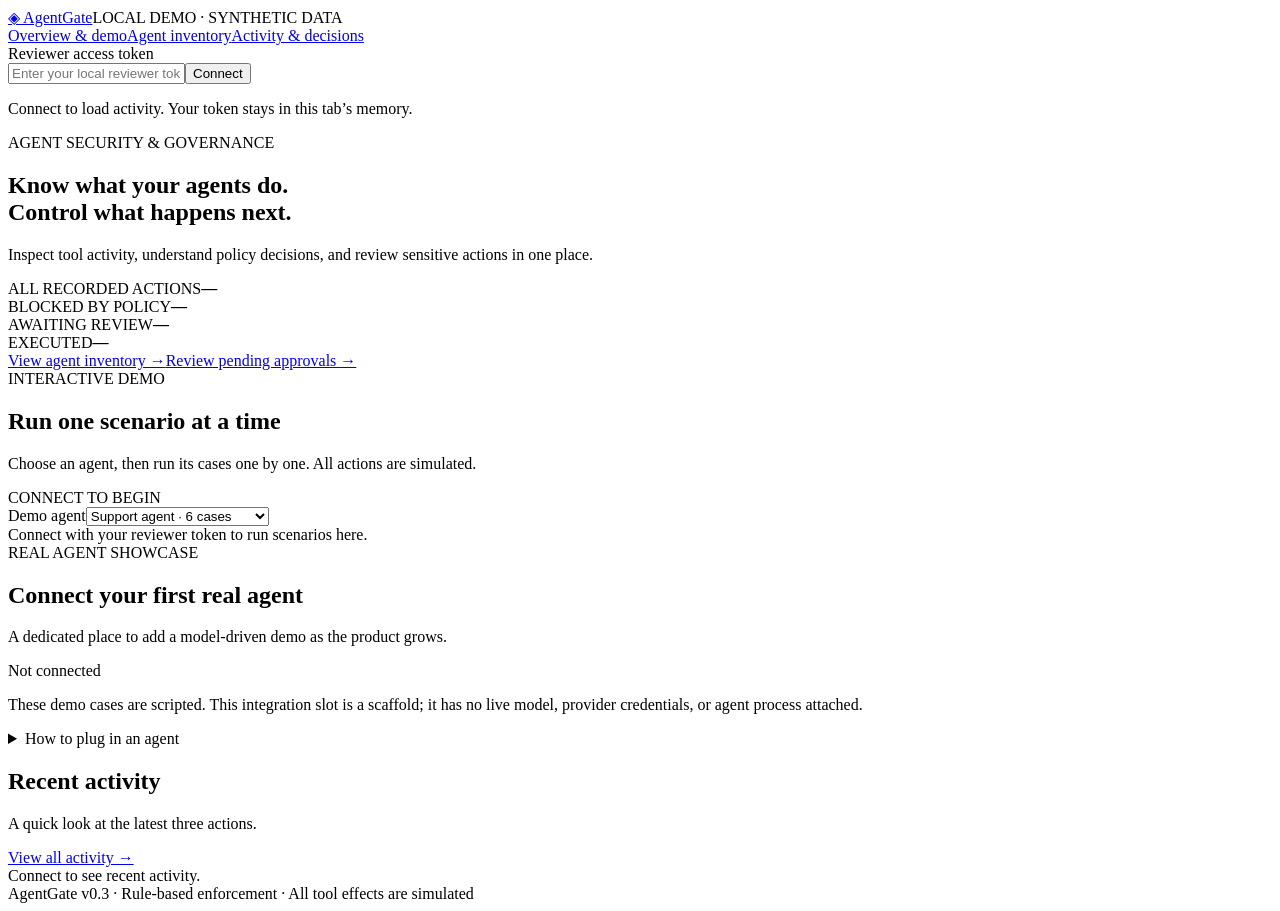
==== agentgate/static/index.html @ 790168a3 "feat(navigation): separate inventory and decisions from the overview" ====
<!doctype html>
<html lang="en">
<head><meta charset="utf-8"><meta name="viewport" content="width=device-width,initial-scale=1"><title>AgentGate · Agent oversight</title><link rel="stylesheet" href="/static/styles.css"><script src="/static/app.js" defer></script></head>
<body>
<header><a class="brand" href="/">◈ AgentGate</a><span class="environment">LOCAL DEMO · SYNTHETIC DATA</span></header>
<nav aria-label="Main navigation"><a href="/" data-nav>Overview & demo</a><a href="/agents" data-nav>Agent inventory</a><a href="/activity" data-nav>Activity & decisions</a></nav>
<main>
<section class="connection" aria-label="Reviewer connection"><label for="token">Reviewer access token</label><div class="connect-row"><input id="token" type="password" autocomplete="off" placeholder="Enter your local reviewer token"><button id="connect">Connect</button><button id="disconnect" class="secondary" hidden>Disconnect</button></div><p id="status" role="status">Connect to load activity. Your token stays in this tab’s memory.</p></section>
<div id="home-page"><section class="intro"><div class="eyebrow">AGENT SECURITY & GOVERNANCE</div><h1>Know what your agents do.<br><span>Control what happens next.</span></h1><p>Inspect tool activity, understand policy decisions, and review sensitive actions in one place.</p></section>
<section class="metrics" aria-label="Activity summary"><article><span>ALL RECORDED ACTIONS</span><strong id="total">—</strong></article><article><span>BLOCKED BY POLICY</span><strong id="denied">—</strong></article><article><span>AWAITING REVIEW</span><strong id="pending">—</strong></article><article><span>EXECUTED</span><strong id="executed">—</strong></article></section><div class="overview-links"><a href="/agents" data-nav id="known-agents">View agent inventory →</a><a href="/activity?outcome=pending" data-nav>Review pending approvals →</a></div><section class="demo-panel" aria-labelledby="demo-title">
<div class="section-heading"><div><div class="eyebrow">INTERACTIVE DEMO</div><h2 id="demo-title">Run one scenario at a time</h2><p>Choose an agent, then run its cases one by one. All actions are simulated.</p></div><span class="environment" id="live-state">CONNECT TO BEGIN</span></div>
<label for="demo-agent">Demo agent</label><select id="demo-agent"><option value="support-agent">Support agent · 6 cases</option><option value="sales-agent">Sales assistant · 4 cases</option><option value="finance-agent">Finance assistant · 4 cases</option></select><div id="scenarios" class="scenario-grid"><div class="empty">Connect with your reviewer token to run scenarios here.</div></div>
</section>
<section class="integration-panel" aria-labelledby="integration-title">
<div class="section-heading"><div><div class="eyebrow">REAL AGENT SHOWCASE</div><h2 id="integration-title">Connect your first real agent</h2><p>A dedicated place to add a model-driven demo as the product grows.</p></div><span class="badge pending">Not connected</span></div>
<p class="help">These demo cases are scripted. This integration slot is a scaffold; it has no live model, provider credentials, or agent process attached.</p>
<details><summary>How to plug in an agent</summary><ol class="integration-steps"><li>Implement your model or framework adapter in <code>examples/real_agent_demo.py</code>.</li><li>Return proposed tool calls through <code>agentgate.client.GatewayClient</code>. AgentGate evaluates and executes them.</li><li>Run the adapter locally and watch its actions appear in the activity feed. Refunds requiring approval pause for your decision.</li></ol><p class="help">This slot does not launch code from the browser. Its label describes scaffold readiness, not live connection monitoring. Model inventory entries are maintained separately.</p><pre>.venv/bin/python examples/real_agent_demo.py</pre></details>
</section>

<section class="recent-panel"><div class="section-heading"><div><h2>Recent activity</h2><p>A quick look at the latest three actions.</p></div><a href="/activity" data-nav>View all activity →</a></div><div id="recent-actions" class="empty">Connect to see recent activity.</div></section>
</div>
<div id="agents-page" hidden><section class="page-intro"><div class="eyebrow">AGENT INVENTORY</div><h1>Your agents, in one place.</h1><p>Browse agents, inspect access, and maintain their profiles. Deployment locations below are demo configurations.</p></section><label for="directory-search">Find an agent</label><input id="directory-search" placeholder="Search names, teams, or locations" type="search"><p id="agent-count" class="help"></p><div id="agent-directory" class="agent-directory"></div><section class="profile-panel" id="profile-panel" hidden aria-labelledby="profile-title"><div class="section-heading"><div><div class="eyebrow">AGENT INVENTORY</div><h2 id="profile-title">Ongoing agent profile</h2><p>Persistent inventory, enforced permissions, and lifetime activity.</p></div></div>
<div id="profile-summary" class="empty">Connect to load this agent’s profile.</div>
<details id="profile-editor" hidden><summary>Edit profile & model inventory</summary>
<p class="help">Register provider and model names only. Entries are unverified inventory; adding one does not connect an LLM. Do not enter API keys.</p>
<form id="profile-form"><label for="agent-name">Display name</label><input id="agent-name" maxlength="100" required><label for="agent-description">Description</label><textarea id="agent-description" maxlength="500" rows="2"></textarea>
<h3>Registered LLM connections</h3><div id="model-rows"></div><button type="button" id="add-model" class="secondary">Add model</button><button type="submit" id="save-profile">Save profile</button><p id="profile-status" role="status"></p></form></details>
<details id="profile-history" hidden><summary>Profile change history</summary><div id="history-list"></div></details>
</section>
</div>
<div id="activity-page" hidden><section class="page-intro"><div class="eyebrow">ACTIVITY & DECISIONS</div><h1>Focus on what needs attention.</h1><p>Search and filter the audit history. Only one page of results loads at a time.</p></section>
<form id="activity-filters" class="filter-bar"><div><label for="activity-agent">Agent</label><select id="activity-agent"><option value="">All agents</option></select></div><div><label for="filter">Decision</label><select id="filter"><option value="">All decisions</option><option value="pending">Needs approval</option><option value="denied">Blocked</option><option value="executed">Executed</option><option value="rejected">Rejected</option></select></div><div><label for="risk-filter">Risk</label><select id="risk-filter"><option value="">All levels</option><option value="high">High</option><option value="medium">Medium</option><option value="low">Low</option></select></div><div class="search-field"><label for="activity-search">Search activity</label><input id="activity-search" placeholder="Search tools, explanations, or run IDs" maxlength="100" type="search"></div><button type="submit">Apply filters</button></form>
<div class="section-heading"><p id="activity-count" role="status">Connect to view activity.</p><button id="refresh" class="secondary">Refresh</button></div><div id="actions"></div><div class="pagination"><button id="newer" class="secondary" disabled>← Newer</button><span id="page-label">20 actions per page</span><button id="older" class="secondary" disabled>Older →</button></div></div>
<footer>AgentGate v0.3 · Rule-based enforcement · All tool effects are simulated</footer>
</main></body></html>
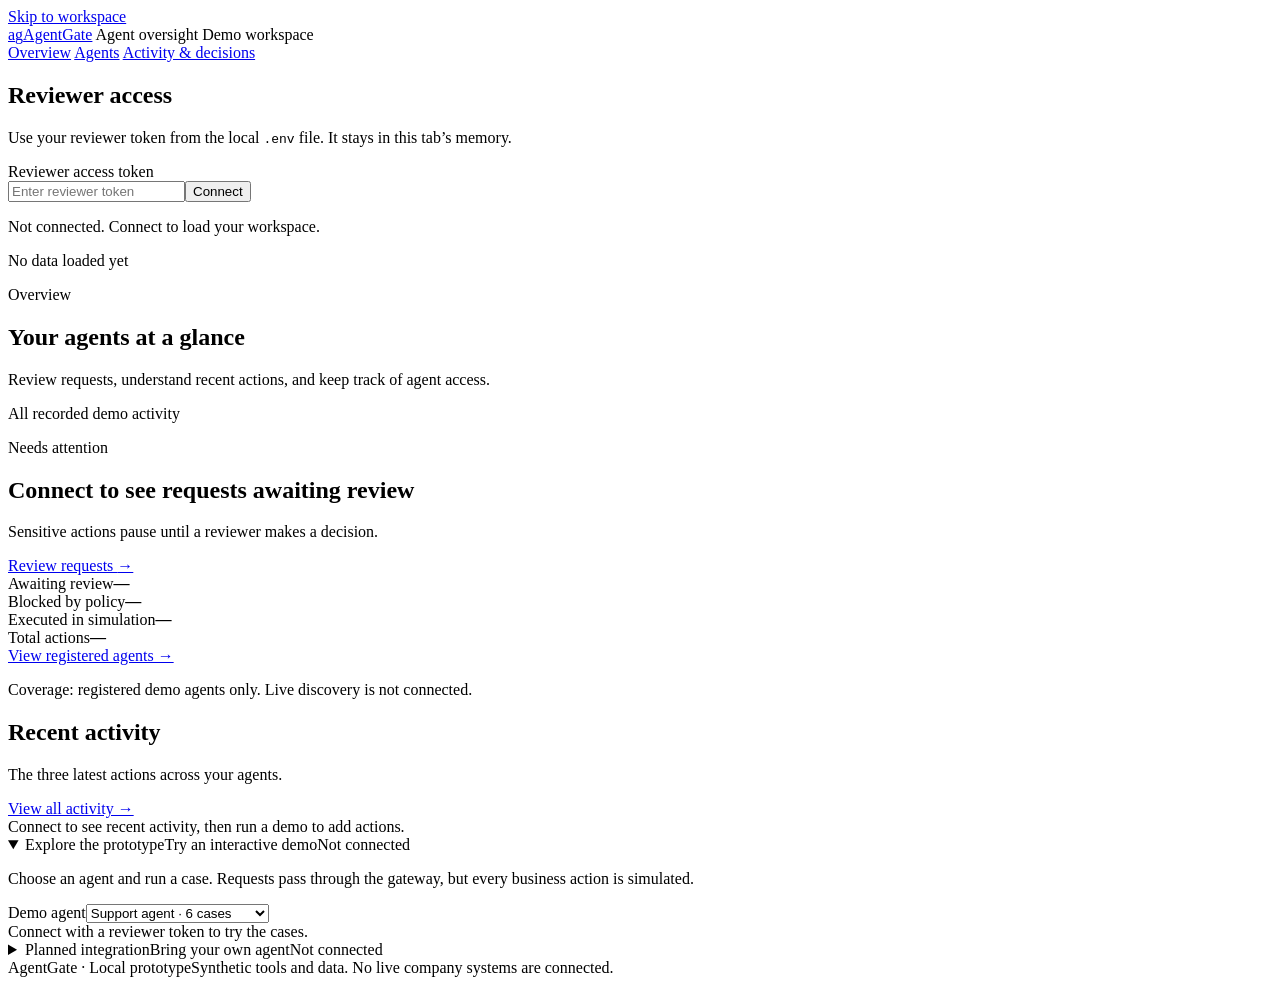
==== commit 3b54c005: "feat(interface): introduce a readable action-first workspace" ====
--- a/agentgate/static/index.html
+++ b/agentgate/static/index.html
@@ -1,35 +1,54 @@
 <!doctype html>
 <html lang="en">
-<head><meta charset="utf-8"><meta name="viewport" content="width=device-width,initial-scale=1"><title>AgentGate · Agent oversight</title><link rel="stylesheet" href="/static/styles.css"><script src="/static/app.js" defer></script></head>
+<head>
+  <meta charset="utf-8">
+  <meta name="viewport" content="width=device-width, initial-scale=1">
+  <title>AgentGate · Overview</title>
+  <link rel="stylesheet" href="/static/styles.css">
+  <script src="/static/app.js" defer></script>
+</head>
 <body>
-<header><a class="brand" href="/">◈ AgentGate</a><span class="environment">LOCAL DEMO · SYNTHETIC DATA</span></header>
-<nav aria-label="Main navigation"><a href="/" data-nav>Overview & demo</a><a href="/agents" data-nav>Agent inventory</a><a href="/activity" data-nav>Activity & decisions</a></nav>
-<main>
-<section class="connection" aria-label="Reviewer connection"><label for="token">Reviewer access token</label><div class="connect-row"><input id="token" type="password" autocomplete="off" placeholder="Enter your local reviewer token"><button id="connect">Connect</button><button id="disconnect" class="secondary" hidden>Disconnect</button></div><p id="status" role="status">Connect to load activity. Your token stays in this tab’s memory.</p></section>
-<div id="home-page"><section class="intro"><div class="eyebrow">AGENT SECURITY & GOVERNANCE</div><h1>Know what your agents do.<br><span>Control what happens next.</span></h1><p>Inspect tool activity, understand policy decisions, and review sensitive actions in one place.</p></section>
-<section class="metrics" aria-label="Activity summary"><article><span>ALL RECORDED ACTIONS</span><strong id="total">—</strong></article><article><span>BLOCKED BY POLICY</span><strong id="denied">—</strong></article><article><span>AWAITING REVIEW</span><strong id="pending">—</strong></article><article><span>EXECUTED</span><strong id="executed">—</strong></article></section><div class="overview-links"><a href="/agents" data-nav id="known-agents">View agent inventory →</a><a href="/activity?outcome=pending" data-nav>Review pending approvals →</a></div><section class="demo-panel" aria-labelledby="demo-title">
-<div class="section-heading"><div><div class="eyebrow">INTERACTIVE DEMO</div><h2 id="demo-title">Run one scenario at a time</h2><p>Choose an agent, then run its cases one by one. All actions are simulated.</p></div><span class="environment" id="live-state">CONNECT TO BEGIN</span></div>
-<label for="demo-agent">Demo agent</label><select id="demo-agent"><option value="support-agent">Support agent · 6 cases</option><option value="sales-agent">Sales assistant · 4 cases</option><option value="finance-agent">Finance assistant · 4 cases</option></select><div id="scenarios" class="scenario-grid"><div class="empty">Connect with your reviewer token to run scenarios here.</div></div>
-</section>
-<section class="integration-panel" aria-labelledby="integration-title">
-<div class="section-heading"><div><div class="eyebrow">REAL AGENT SHOWCASE</div><h2 id="integration-title">Connect your first real agent</h2><p>A dedicated place to add a model-driven demo as the product grows.</p></div><span class="badge pending">Not connected</span></div>
-<p class="help">These demo cases are scripted. This integration slot is a scaffold; it has no live model, provider credentials, or agent process attached.</p>
-<details><summary>How to plug in an agent</summary><ol class="integration-steps"><li>Implement your model or framework adapter in <code>examples/real_agent_demo.py</code>.</li><li>Return proposed tool calls through <code>agentgate.client.GatewayClient</code>. AgentGate evaluates and executes them.</li><li>Run the adapter locally and watch its actions appear in the activity feed. Refunds requiring approval pause for your decision.</li></ol><p class="help">This slot does not launch code from the browser. Its label describes scaffold readiness, not live connection monitoring. Model inventory entries are maintained separately.</p><pre>.venv/bin/python examples/real_agent_demo.py</pre></details>
-</section>
+<a class="skip-link" href="#workspace">Skip to workspace</a>
+<header class="app-header">
+  <a class="brand" href="/" data-nav><span class="brand-mark" aria-hidden="true">a<span>g</span></span>AgentGate</a>
+  <span class="workspace-label">Agent oversight</span>
+  <span class="environment"><span class="status-dot" aria-hidden="true"></span>Demo workspace</span>
+</header>
+<nav aria-label="Main navigation">
+  <a href="/" data-nav>Overview</a>
+  <a href="/agents" data-nav>Agents</a>
+  <a href="/activity" data-nav>Activity & decisions</a>
+</nav>
+<main id="workspace" tabindex="-1">
+  <section class="connection" aria-labelledby="access-title">
+    <div class="connection-copy"><h2 id="access-title">Reviewer access</h2><p id="token-help">Use your reviewer token from the local <code>.env</code> file. It stays in this tab’s memory.</p></div>
+    <div class="access-controls"><label for="token" class="sr-only">Reviewer access token</label><div class="connect-row"><input id="token" type="password" autocomplete="off" aria-describedby="token-help" placeholder="Enter reviewer token"><button id="connect">Connect</button><button id="disconnect" class="secondary" hidden>Disconnect</button></div></div>
+    <p id="status" role="status">Not connected. Connect to load your workspace.</p>
+    <p id="last-updated" class="updated">No data loaded yet</p>
+  </section>
 
-<section class="recent-panel"><div class="section-heading"><div><h2>Recent activity</h2><p>A quick look at the latest three actions.</p></div><a href="/activity" data-nav>View all activity →</a></div><div id="recent-actions" class="empty">Connect to see recent activity.</div></section>
-</div>
-<div id="agents-page" hidden><section class="page-intro"><div class="eyebrow">AGENT INVENTORY</div><h1>Your agents, in one place.</h1><p>Browse agents, inspect access, and maintain their profiles. Deployment locations below are demo configurations.</p></section><label for="directory-search">Find an agent</label><input id="directory-search" placeholder="Search names, teams, or locations" type="search"><p id="agent-count" class="help"></p><div id="agent-directory" class="agent-directory"></div><section class="profile-panel" id="profile-panel" hidden aria-labelledby="profile-title"><div class="section-heading"><div><div class="eyebrow">AGENT INVENTORY</div><h2 id="profile-title">Ongoing agent profile</h2><p>Persistent inventory, enforced permissions, and lifetime activity.</p></div></div>
-<div id="profile-summary" class="empty">Connect to load this agent’s profile.</div>
-<details id="profile-editor" hidden><summary>Edit profile & model inventory</summary>
-<p class="help">Register provider and model names only. Entries are unverified inventory; adding one does not connect an LLM. Do not enter API keys.</p>
-<form id="profile-form"><label for="agent-name">Display name</label><input id="agent-name" maxlength="100" required><label for="agent-description">Description</label><textarea id="agent-description" maxlength="500" rows="2"></textarea>
-<h3>Registered LLM connections</h3><div id="model-rows"></div><button type="button" id="add-model" class="secondary">Add model</button><button type="submit" id="save-profile">Save profile</button><p id="profile-status" role="status"></p></form></details>
-<details id="profile-history" hidden><summary>Profile change history</summary><div id="history-list"></div></details>
-</section>
-</div>
-<div id="activity-page" hidden><section class="page-intro"><div class="eyebrow">ACTIVITY & DECISIONS</div><h1>Focus on what needs attention.</h1><p>Search and filter the audit history. Only one page of results loads at a time.</p></section>
-<form id="activity-filters" class="filter-bar"><div><label for="activity-agent">Agent</label><select id="activity-agent"><option value="">All agents</option></select></div><div><label for="filter">Decision</label><select id="filter"><option value="">All decisions</option><option value="pending">Needs approval</option><option value="denied">Blocked</option><option value="executed">Executed</option><option value="rejected">Rejected</option></select></div><div><label for="risk-filter">Risk</label><select id="risk-filter"><option value="">All levels</option><option value="high">High</option><option value="medium">Medium</option><option value="low">Low</option></select></div><div class="search-field"><label for="activity-search">Search activity</label><input id="activity-search" placeholder="Search tools, explanations, or run IDs" maxlength="100" type="search"></div><button type="submit">Apply filters</button></form>
-<div class="section-heading"><p id="activity-count" role="status">Connect to view activity.</p><button id="refresh" class="secondary">Refresh</button></div><div id="actions"></div><div class="pagination"><button id="newer" class="secondary" disabled>← Newer</button><span id="page-label">20 actions per page</span><button id="older" class="secondary" disabled>Older →</button></div></div>
-<footer>AgentGate v0.3 · Rule-based enforcement · All tool effects are simulated</footer>
-</main></body></html>
+  <div id="home-page">
+    <section class="page-intro"><div><p class="eyebrow">Overview</p><h1>Your agents at a glance</h1><p>Review requests, understand recent actions, and keep track of agent access.</p></div><span class="scope-note">All recorded demo activity</span></section>
+    <section class="attention-panel" aria-labelledby="attention-title"><div><p class="eyebrow">Needs attention</p><h2 id="attention-title">Connect to see requests awaiting review</h2><p id="attention-description">Sensitive actions pause until a reviewer makes a decision.</p></div><a class="button-link" href="/activity?outcome=pending" data-nav>Review requests <span aria-hidden="true">→</span></a></section>
+    <section class="metrics" aria-label="All recorded demo activity"><article><span>Awaiting review</span><strong id="pending">—</strong></article><article><span>Blocked by policy</span><strong id="denied">—</strong></article><article><span>Executed in simulation</span><strong id="executed">—</strong></article><article><span>Total actions</span><strong id="total">—</strong></article></section>
+    <div class="coverage-strip"><a href="/agents" data-nav id="known-agents">View registered agents →</a><p>Coverage: registered demo agents only. Live discovery is not connected.</p></div>
+    <section class="recent-panel" aria-labelledby="recent-title"><div class="section-heading"><div><h2 id="recent-title">Recent activity</h2><p>The three latest actions across your agents.</p></div><a href="/activity" data-nav>View all activity →</a></div><div id="recent-actions" class="empty">Connect to see recent activity, then run a demo to add actions.</div></section>
+    <details class="demo-panel" open><summary><span><span class="eyebrow">Explore the prototype</span><span id="demo-title" class="summary-title">Try an interactive demo</span></span><span class="environment" id="live-state">Not connected</span></summary><div class="panel-body"><p class="help">Choose an agent and run a case. Requests pass through the gateway, but every business action is simulated.</p><div class="field-inline"><label for="demo-agent">Demo agent</label><select id="demo-agent"><option value="support-agent">Support agent · 6 cases</option><option value="sales-agent">Sales assistant · 4 cases</option><option value="finance-agent">Finance assistant · 4 cases</option></select></div><div id="scenarios" class="scenario-grid"><div class="empty">Connect with a reviewer token to try the cases.</div></div></div></details>
+    <details class="integration-panel"><summary><span><span class="eyebrow">Planned integration</span><span id="integration-title" class="summary-title">Bring your own agent</span></span><span class="badge unverified">Not connected</span></summary><div class="panel-body"><p class="help">A starting point for a future model-driven demo. No live model or agent process is attached.</p><ol class="integration-steps"><li>Implement the adapter in <code>examples/real_agent_demo.py</code>.</li><li>Route proposed actions through <code>agentgate.client.GatewayClient</code> so policy checks remain enforced.</li><li>Run it locally and inspect the resulting activity. Sensitive actions still need reviewer approval.</li></ol><pre>.venv/bin/python examples/real_agent_demo.py</pre><p class="help">This scaffold does not launch processes from the browser or verify live connections.</p></div></details>
+  </div>
+
+  <div id="agents-page" hidden>
+    <section class="page-intro"><div><p class="eyebrow">Agents</p><h1>Understand who has access</h1><p>Compare your agents, then open a profile to inspect permissions and recorded activity.</p></div><span class="scope-note">Locations are simulated</span></section>
+    <section id="directory-panel" aria-labelledby="directory-title"><div class="directory-toolbar"><h2 id="directory-title">Registered agents</h2><div><label for="directory-search" class="sr-only">Find an agent</label><input id="directory-search" placeholder="Search names, teams, or locations" type="search"></div></div><p id="agent-count" class="help">Connect to load your agent inventory.</p><div class="table-scroll"><table class="agent-table"><caption class="sr-only">Registered demo agents and their observation state</caption><thead><tr><th scope="col">Agent & purpose</th><th scope="col">Owner</th><th scope="col">Location</th><th scope="col">Observation</th><th scope="col">Last activity</th><th scope="col"><span class="sr-only">Profile</span></th></tr></thead><tbody id="agent-directory"></tbody></table></div><p class="coverage-note">Registered inventory is not proof of a live connection. Exposure assessments are not available yet.</p></section>
+    <section class="profile-panel" id="profile-panel" hidden aria-labelledby="profile-title"><div class="section-heading"><div><p class="eyebrow">Agent detail</p><h2 id="profile-title">Access & activity</h2><p>Permissions enforced by the gateway. Model entries remain unverified inventory.</p></div><a href="/agents" data-nav>← All agents</a></div><div id="profile-summary" class="empty">Connect to load this profile.</div><details id="profile-editor" hidden><summary>Edit profile & model inventory</summary><p class="help">Register provider and model names only. Adding a large language model (LLM) entry does not connect it. Never enter API keys.</p><form id="profile-form"><label for="agent-name">Display name</label><input id="agent-name" maxlength="100" required><label for="agent-description">Purpose</label><textarea id="agent-description" maxlength="500" rows="3"></textarea><h3>Registered model connections</h3><div id="model-rows"></div><div class="form-actions"><button type="button" id="add-model" class="secondary">Add model</button><button type="submit" id="save-profile">Save changes</button></div><p id="profile-status" role="status"></p></form></details><details id="profile-history" hidden><summary>Profile change history</summary><div id="history-list"></div></details></section>
+  </div>
+
+  <div id="activity-page" hidden>
+    <section class="page-intro"><div><p class="eyebrow">Activity & decisions</p><h1>Follow the decision trail</h1><p>Find what happened, understand why, and review actions that need your approval.</p></div><span class="scope-note">20 actions per page</span></section>
+    <form id="activity-filters" class="filter-bar"><div><label for="activity-agent">Agent</label><select id="activity-agent"><option value="">All agents</option></select></div><div><label for="filter">Decision</label><select id="filter"><option value="">All decisions</option><option value="pending">Awaiting review</option><option value="denied">Blocked</option><option value="executed">Executed</option><option value="rejected">Rejected</option></select></div><div><label for="risk-filter">Action risk</label><select id="risk-filter"><option value="">All levels</option><option value="high">High</option><option value="medium">Medium</option><option value="low">Low</option></select></div><div class="search-field"><label for="activity-search">Search activity</label><input id="activity-search" placeholder="Tool, explanation, or run ID" maxlength="100" type="search"></div><button type="submit">Apply filters</button></form>
+    <div class="section-heading result-heading"><p id="activity-count" role="status">Connect to view activity.</p><button id="refresh" class="secondary">Refresh activity</button></div><div id="actions"></div><div class="pagination"><button id="newer" class="secondary" disabled>← Newer</button><span id="page-label">20 actions per page</span><button id="older" class="secondary" disabled>Older →</button></div><p class="coverage-note">Action risk describes this request. It is not an assessment of overall agent safety or evidence of compromise.</p>
+  </div>
+  <footer><span>AgentGate · Local prototype</span><span>Synthetic tools and data. No live company systems are connected.</span></footer>
+</main>
+</body>
+</html>
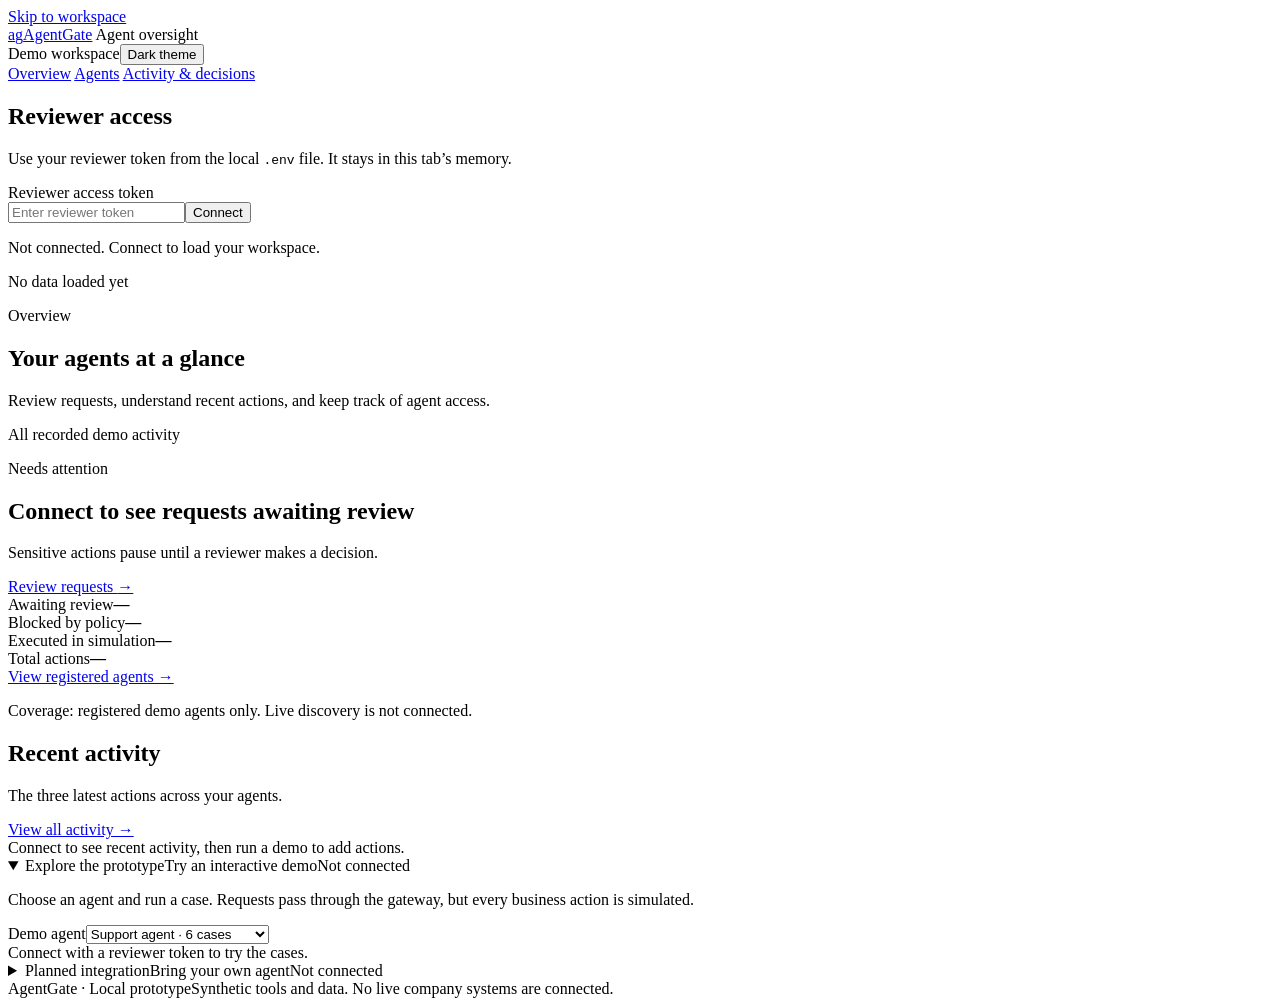
==== commit 576b640a: "feat(theme): add a persistent accessible dark-mode toggle" ====
--- a/agentgate/static/index.html
+++ b/agentgate/static/index.html
@@ -4,6 +4,7 @@
   <meta charset="utf-8">
   <meta name="viewport" content="width=device-width, initial-scale=1">
   <title>AgentGate · Overview</title>
+  <script src="/static/theme.js"></script>
   <link rel="stylesheet" href="/static/styles.css">
   <script src="/static/app.js" defer></script>
 </head>
@@ -12,7 +13,7 @@
 <header class="app-header">
   <a class="brand" href="/" data-nav><span class="brand-mark" aria-hidden="true">a<span>g</span></span>AgentGate</a>
   <span class="workspace-label">Agent oversight</span>
-  <span class="environment"><span class="status-dot" aria-hidden="true"></span>Demo workspace</span>
+  <div class="header-tools"><span class="environment"><span class="status-dot" aria-hidden="true"></span>Demo workspace</span><button id="theme-toggle" type="button" class="secondary theme-toggle" aria-pressed="false"><span class="theme-switch" aria-hidden="true"></span>Dark theme</button></div>
 </header>
 <nav aria-label="Main navigation">
   <a href="/" data-nav>Overview</a>
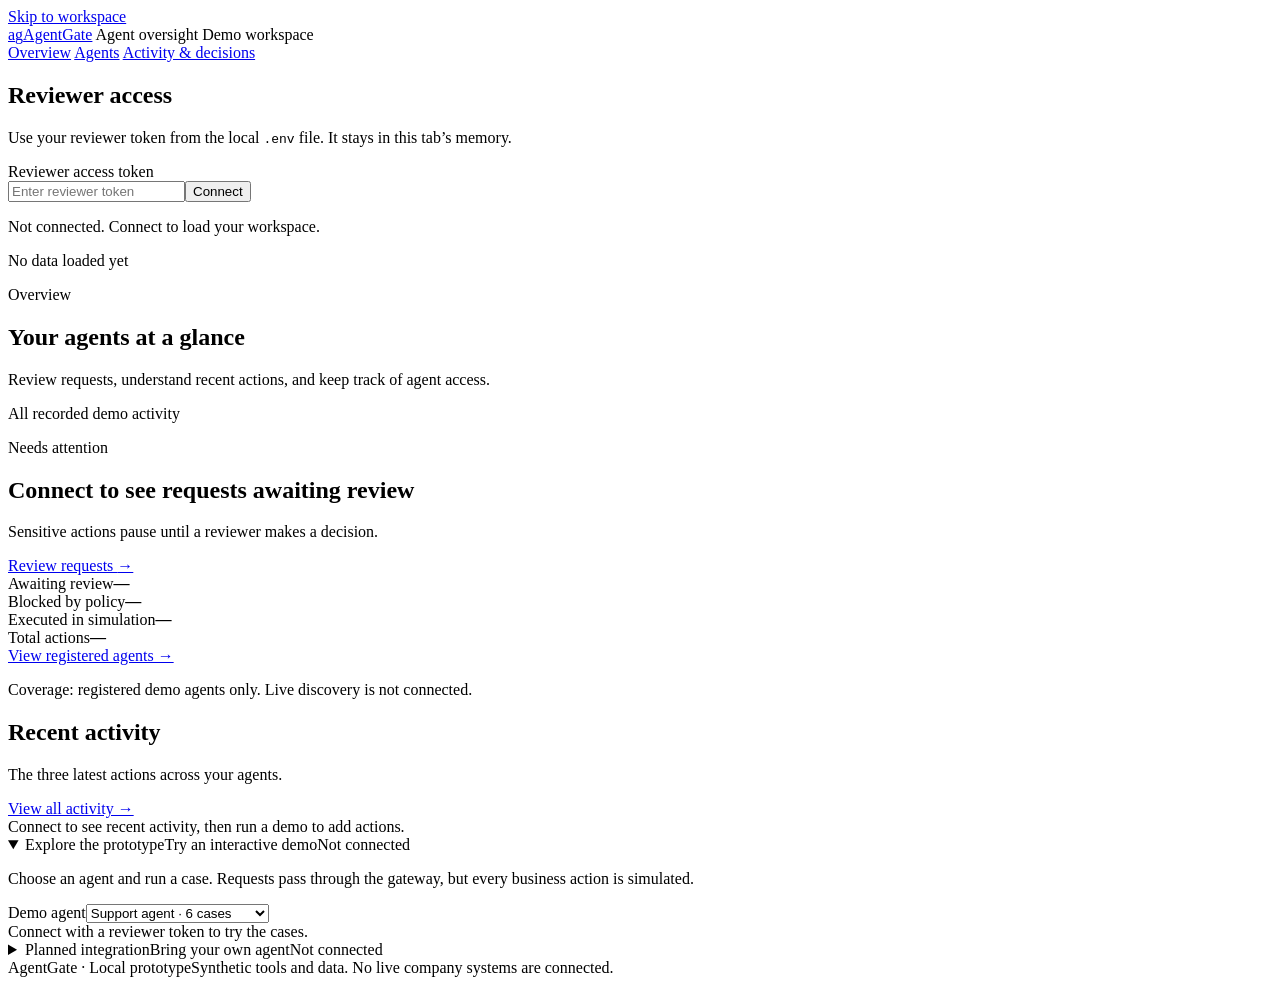
==== commit 6c182d8f: "Merge pull request #1 from Josdip/codex/readable-interface Make AgentGate easier to read and review" ====
--- a/agentgate/static/index.html
+++ b/agentgate/static/index.html
@@ -4,7 +4,6 @@
   <meta charset="utf-8">
   <meta name="viewport" content="width=device-width, initial-scale=1">
   <title>AgentGate · Overview</title>
-  <script src="/static/theme.js"></script>
   <link rel="stylesheet" href="/static/styles.css">
   <script src="/static/app.js" defer></script>
 </head>
@@ -13,7 +12,7 @@
 <header class="app-header">
   <a class="brand" href="/" data-nav><span class="brand-mark" aria-hidden="true">a<span>g</span></span>AgentGate</a>
   <span class="workspace-label">Agent oversight</span>
-  <div class="header-tools"><span class="environment"><span class="status-dot" aria-hidden="true"></span>Demo workspace</span><button id="theme-toggle" type="button" class="secondary theme-toggle" aria-pressed="false"><span class="theme-switch" aria-hidden="true"></span>Dark theme</button></div>
+  <span class="environment"><span class="status-dot" aria-hidden="true"></span>Demo workspace</span>
 </header>
 <nav aria-label="Main navigation">
   <a href="/" data-nav>Overview</a>
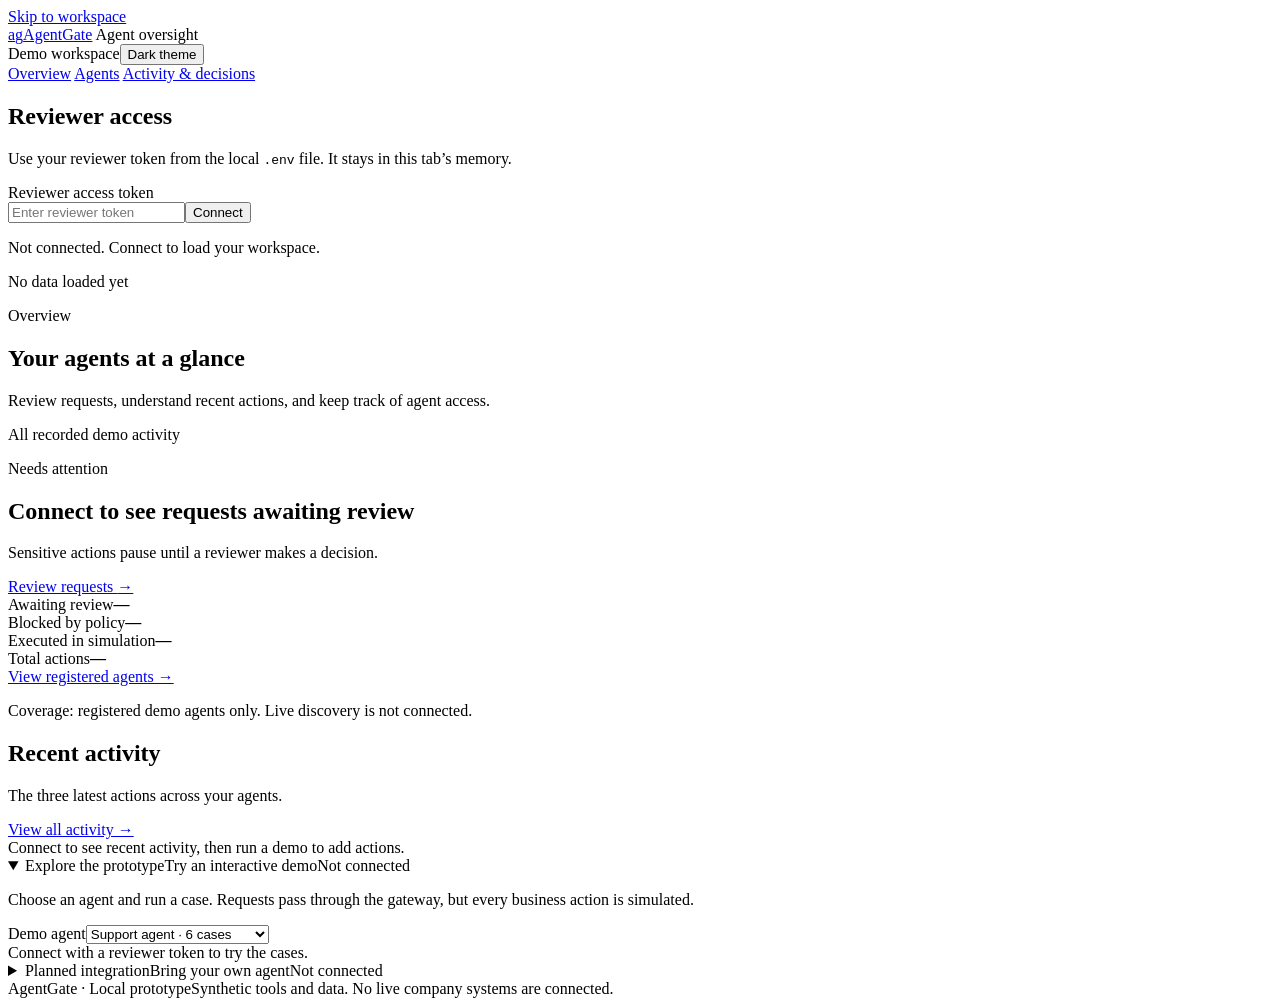
==== commit e8ac202d: "Merge pull request #2 from Josdip/codex/theme-toggle Add a persistent light/dark theme toggle" ====
--- a/agentgate/static/index.html
+++ b/agentgate/static/index.html
@@ -4,6 +4,7 @@
   <meta charset="utf-8">
   <meta name="viewport" content="width=device-width, initial-scale=1">
   <title>AgentGate · Overview</title>
+  <script src="/static/theme.js"></script>
   <link rel="stylesheet" href="/static/styles.css">
   <script src="/static/app.js" defer></script>
 </head>
@@ -12,7 +13,7 @@
 <header class="app-header">
   <a class="brand" href="/" data-nav><span class="brand-mark" aria-hidden="true">a<span>g</span></span>AgentGate</a>
   <span class="workspace-label">Agent oversight</span>
-  <span class="environment"><span class="status-dot" aria-hidden="true"></span>Demo workspace</span>
+  <div class="header-tools"><span class="environment"><span class="status-dot" aria-hidden="true"></span>Demo workspace</span><button id="theme-toggle" type="button" class="secondary theme-toggle" aria-pressed="false"><span class="theme-switch" aria-hidden="true"></span>Dark theme</button></div>
 </header>
 <nav aria-label="Main navigation">
   <a href="/" data-nav>Overview</a>
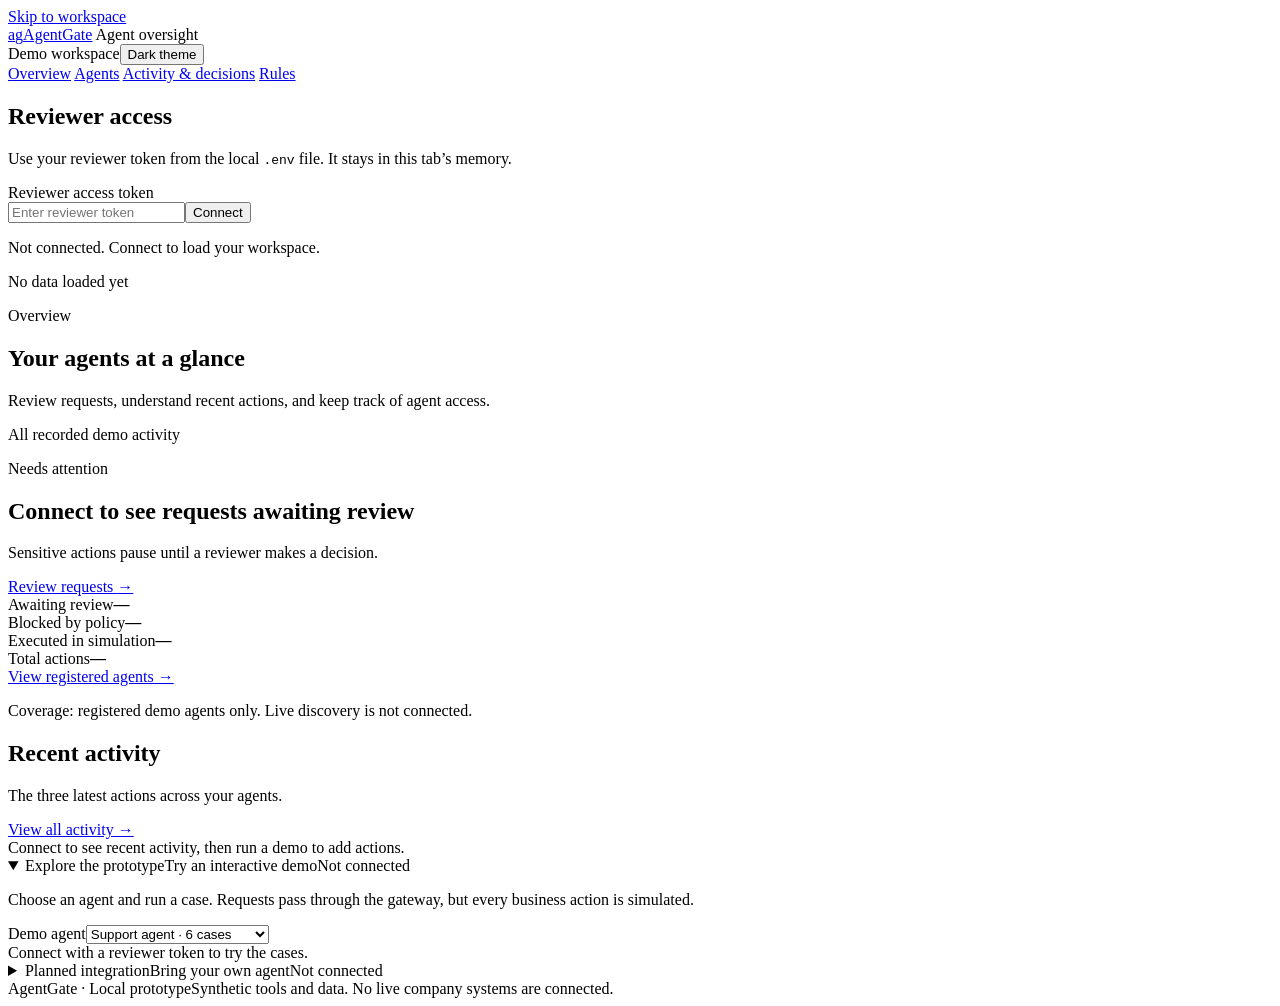
==== commit c41b29ac: "feat(rules): add an agent-scoped rule editor and change history" ====
--- a/agentgate/static/index.html
+++ b/agentgate/static/index.html
@@ -19,6 +19,7 @@
   <a href="/" data-nav>Overview</a>
   <a href="/agents" data-nav>Agents</a>
   <a href="/activity" data-nav>Activity & decisions</a>
+  <a href="/rules" data-nav>Rules</a>
 </nav>
 <main id="workspace" tabindex="-1">
   <section class="connection" aria-labelledby="access-title">
@@ -49,6 +50,24 @@
     <form id="activity-filters" class="filter-bar"><div><label for="activity-agent">Agent</label><select id="activity-agent"><option value="">All agents</option></select></div><div><label for="filter">Decision</label><select id="filter"><option value="">All decisions</option><option value="pending">Awaiting review</option><option value="denied">Blocked</option><option value="executed">Executed</option><option value="rejected">Rejected</option></select></div><div><label for="risk-filter">Action risk</label><select id="risk-filter"><option value="">All levels</option><option value="high">High</option><option value="medium">Medium</option><option value="low">Low</option></select></div><div class="search-field"><label for="activity-search">Search activity</label><input id="activity-search" placeholder="Tool, explanation, or run ID" maxlength="100" type="search"></div><button type="submit">Apply filters</button></form>
     <div class="section-heading result-heading"><p id="activity-count" role="status">Connect to view activity.</p><button id="refresh" class="secondary">Refresh activity</button></div><div id="actions"></div><div class="pagination"><button id="newer" class="secondary" disabled>← Newer</button><span id="page-label">20 actions per page</span><button id="older" class="secondary" disabled>Older →</button></div><p class="coverage-note">Action risk describes this request. It is not an assessment of overall agent safety or evidence of compromise.</p>
   </div>
+  <div id="rules-page" hidden>
+    <section class="page-intro"><div><p class="eyebrow">Rules</p><h1>Set clear boundaries for each agent</h1><p>These saved rules determine what the gateway allows, blocks, or sends for review.</p></div><span class="scope-note">Changes take effect immediately</span></section>
+    <div class="rules-toolbar"><div class="field-inline"><label for="rules-agent">Agent</label><select id="rules-agent" disabled><option value="">Connect to load agents</option></select></div><button id="reload-rules" class="secondary">Refresh rules</button></div>
+    <p id="rules-status" role="status">Connect with your reviewer token to view and manage rules.</p>
+    <div id="rules-workspace" hidden>
+      <section class="rules-guards"><h2>Always enforced by AgentGate</h2><p>Unregistered tools and invalid inputs are blocked. Agents cannot edit rules or approve their own actions. A tool without a rule is blocked by default.</p></section>
+      <div class="section-heading"><div><h2 id="rules-heading">Agent rules</h2><p id="rules-revision"></p></div><button id="add-rule">Add rule</button></div>
+      <div id="rules-list"></div>
+      <section id="rule-editor" class="profile-panel" hidden aria-labelledby="rule-editor-title"><h2 id="rule-editor-title">Add rule</h2><p class="help">One rule per tool for this agent. Rules use exact targets, with no wildcards or executable expressions.</p>
+        <form id="rule-form"><label for="rule-name">Rule name</label><input id="rule-name" required maxlength="100"><label for="rule-tool">Tool</label><select id="rule-tool" required></select><label for="rule-decision">Decision</label><select id="rule-decision"><option value="allow">Allow within the approved targets</option><option value="review">Require review for every request</option><option value="deny">Block this tool entirely</option></select>
+        <div id="rule-scope-field"><label for="rule-scope">Approved targets — one per line</label><textarea id="rule-scope" rows="3" aria-describedby="rule-target-help"></textarea><p id="rule-target-help" class="help"></p></div>
+        <div id="rule-limit-field" hidden><label for="rule-limit">Automatic approval limit (USD per request)</label><input id="rule-limit" inputmode="decimal" value="100.00" aria-describedby="rule-limit-help"><p id="rule-limit-help" class="help">Amounts above this limit need review. Use 0 to require review for every positive amount. Maximum $10,000; this is not a cumulative budget.</p></div>
+        <p class="help">Saving changes active permissions immediately. Pending approvals from an older policy must be rejected and submitted again.</p><div class="form-actions"><button id="save-rule" type="submit">Save rule</button><button id="cancel-rule" type="button" class="secondary">Cancel</button></div><p id="rule-form-status" role="status"></p></form>
+      </section>
+      <details><summary>Rule change history</summary><p class="help">Latest 20 revisions. Historical snapshots remain stored, including deleted rules.</p><div id="rules-history"></div></details>
+    </div>
+  </div>
+  <dialog id="delete-rule-dialog" aria-labelledby="delete-rule-title"><h2 id="delete-rule-title">Delete this rule?</h2><p id="delete-rule-message"></p><p>The tool will be blocked for this agent. This change is recorded in history and invalidates older pending approvals.</p><div class="form-actions"><button id="cancel-rule-delete" type="button" class="secondary" autofocus>Keep rule</button><button id="confirm-rule-delete" type="button" class="reject">Delete rule</button></div><p id="delete-rule-status" role="status"></p></dialog>
   <footer><span>AgentGate · Local prototype</span><span>Synthetic tools and data. No live company systems are connected.</span></footer>
 </main>
 </body>
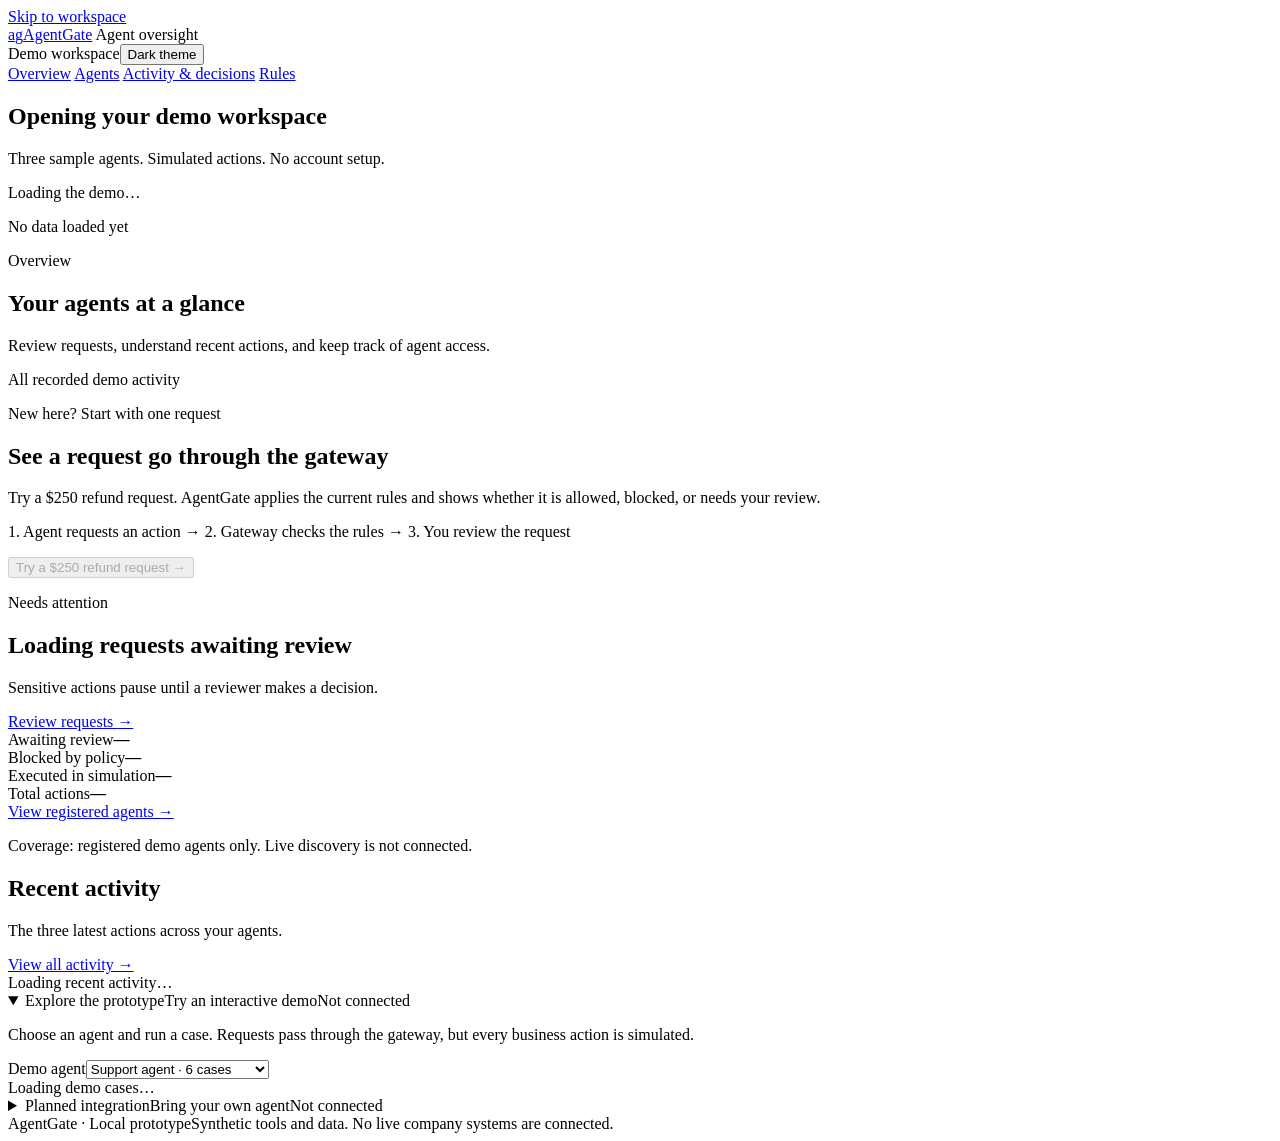
==== commit 5b28bb90: "feat(demo): open local walkthrough without reviewer token entry" ====
--- a/agentgate/static/index.html
+++ b/agentgate/static/index.html
@@ -22,38 +22,40 @@
   <a href="/rules" data-nav>Rules</a>
 </nav>
 <main id="workspace" tabindex="-1">
-  <section class="connection" aria-labelledby="access-title">
-    <div class="connection-copy"><h2 id="access-title">Reviewer access</h2><p id="token-help">Use your reviewer token from the local <code>.env</code> file. It stays in this tab’s memory.</p></div>
-    <div class="access-controls"><label for="token" class="sr-only">Reviewer access token</label><div class="connect-row"><input id="token" type="password" autocomplete="off" aria-describedby="token-help" placeholder="Enter reviewer token"><button id="connect">Connect</button><button id="disconnect" class="secondary" hidden>Disconnect</button></div></div>
-    <p id="status" role="status">Not connected. Connect to load your workspace.</p>
+  <section class="connection" data-access-mode="loading" aria-labelledby="access-title">
+    <div class="connection-copy"><h2 id="access-title">Opening your demo workspace</h2><p id="token-help">Three sample agents. Simulated actions. No account setup.</p></div>
+    <div class="access-controls" id="manual-access" hidden><label for="token" class="sr-only">Reviewer access token</label><div class="connect-row"><input id="token" type="password" autocomplete="off" aria-describedby="token-help" placeholder="Enter reviewer token"><button id="connect">Connect</button><button id="disconnect" class="secondary" hidden>Disconnect</button></div></div>
+    <button id="retry-demo" class="secondary" hidden>Retry connection</button>
+    <p id="status" role="status">Loading the demo…</p>
     <p id="last-updated" class="updated">No data loaded yet</p>
   </section>
 
   <div id="home-page">
     <section class="page-intro"><div><p class="eyebrow">Overview</p><h1>Your agents at a glance</h1><p>Review requests, understand recent actions, and keep track of agent access.</p></div><span class="scope-note">All recorded demo activity</span></section>
-    <section class="attention-panel" aria-labelledby="attention-title"><div><p class="eyebrow">Needs attention</p><h2 id="attention-title">Connect to see requests awaiting review</h2><p id="attention-description">Sensitive actions pause until a reviewer makes a decision.</p></div><a class="button-link" href="/activity?outcome=pending" data-nav>Review requests <span aria-hidden="true">→</span></a></section>
+    <section class="welcome-demo" aria-labelledby="welcome-title"><div><p class="eyebrow">New here? Start with one request</p><h2 id="welcome-title">See a request go through the gateway</h2><p>Try a $250 refund request. AgentGate applies the current rules and shows whether it is allowed, blocked, or needs your review.</p><p class="help">1. Agent requests an action → 2. Gateway checks the rules → 3. You review the request</p></div><button id="start-demo" disabled>Try a $250 refund request →</button></section>
+    <section class="attention-panel" aria-labelledby="attention-title"><div><p class="eyebrow">Needs attention</p><h2 id="attention-title">Loading requests awaiting review</h2><p id="attention-description">Sensitive actions pause until a reviewer makes a decision.</p></div><a class="button-link" href="/activity?outcome=pending" data-nav>Review requests <span aria-hidden="true">→</span></a></section>
     <section class="metrics" aria-label="All recorded demo activity"><article><span>Awaiting review</span><strong id="pending">—</strong></article><article><span>Blocked by policy</span><strong id="denied">—</strong></article><article><span>Executed in simulation</span><strong id="executed">—</strong></article><article><span>Total actions</span><strong id="total">—</strong></article></section>
     <div class="coverage-strip"><a href="/agents" data-nav id="known-agents">View registered agents →</a><p>Coverage: registered demo agents only. Live discovery is not connected.</p></div>
-    <section class="recent-panel" aria-labelledby="recent-title"><div class="section-heading"><div><h2 id="recent-title">Recent activity</h2><p>The three latest actions across your agents.</p></div><a href="/activity" data-nav>View all activity →</a></div><div id="recent-actions" class="empty">Connect to see recent activity, then run a demo to add actions.</div></section>
-    <details class="demo-panel" open><summary><span><span class="eyebrow">Explore the prototype</span><span id="demo-title" class="summary-title">Try an interactive demo</span></span><span class="environment" id="live-state">Not connected</span></summary><div class="panel-body"><p class="help">Choose an agent and run a case. Requests pass through the gateway, but every business action is simulated.</p><div class="field-inline"><label for="demo-agent">Demo agent</label><select id="demo-agent"><option value="support-agent">Support agent · 6 cases</option><option value="sales-agent">Sales assistant · 4 cases</option><option value="finance-agent">Finance assistant · 4 cases</option></select></div><div id="scenarios" class="scenario-grid"><div class="empty">Connect with a reviewer token to try the cases.</div></div></div></details>
+    <section class="recent-panel" aria-labelledby="recent-title"><div class="section-heading"><div><h2 id="recent-title">Recent activity</h2><p>The three latest actions across your agents.</p></div><a href="/activity" data-nav>View all activity →</a></div><div id="recent-actions" class="empty">Loading recent activity…</div></section>
+    <details class="demo-panel" open><summary><span><span class="eyebrow">Explore the prototype</span><span id="demo-title" class="summary-title">Try an interactive demo</span></span><span class="environment" id="live-state">Not connected</span></summary><div class="panel-body"><p class="help">Choose an agent and run a case. Requests pass through the gateway, but every business action is simulated.</p><div class="field-inline"><label for="demo-agent">Demo agent</label><select id="demo-agent"><option value="support-agent">Support agent · 6 cases</option><option value="sales-agent">Sales assistant · 4 cases</option><option value="finance-agent">Finance assistant · 4 cases</option></select></div><div id="scenarios" class="scenario-grid"><div class="empty">Loading demo cases…</div></div></div></details>
     <details class="integration-panel"><summary><span><span class="eyebrow">Planned integration</span><span id="integration-title" class="summary-title">Bring your own agent</span></span><span class="badge unverified">Not connected</span></summary><div class="panel-body"><p class="help">A starting point for a future model-driven demo. No live model or agent process is attached.</p><ol class="integration-steps"><li>Implement the adapter in <code>examples/real_agent_demo.py</code>.</li><li>Route proposed actions through <code>agentgate.client.GatewayClient</code> so policy checks remain enforced.</li><li>Run it locally and inspect the resulting activity. Sensitive actions still need reviewer approval.</li></ol><pre>.venv/bin/python examples/real_agent_demo.py</pre><p class="help">This scaffold does not launch processes from the browser or verify live connections.</p></div></details>
   </div>
 
   <div id="agents-page" hidden>
     <section class="page-intro"><div><p class="eyebrow">Agents</p><h1>Understand who has access</h1><p>Compare your agents, then open a profile to inspect permissions and recorded activity.</p></div><span class="scope-note">Locations are simulated</span></section>
-    <section id="directory-panel" aria-labelledby="directory-title"><div class="directory-toolbar"><h2 id="directory-title">Registered agents</h2><div><label for="directory-search" class="sr-only">Find an agent</label><input id="directory-search" placeholder="Search names, teams, or locations" type="search"></div></div><p id="agent-count" class="help">Connect to load your agent inventory.</p><div class="table-scroll"><table class="agent-table"><caption class="sr-only">Registered demo agents and their observation state</caption><thead><tr><th scope="col">Agent & purpose</th><th scope="col">Owner</th><th scope="col">Location</th><th scope="col">Observation</th><th scope="col">Last activity</th><th scope="col"><span class="sr-only">Profile</span></th></tr></thead><tbody id="agent-directory"></tbody></table></div><p class="coverage-note">Registered inventory is not proof of a live connection. Exposure assessments are not available yet.</p></section>
-    <section class="profile-panel" id="profile-panel" hidden aria-labelledby="profile-title"><div class="section-heading"><div><p class="eyebrow">Agent detail</p><h2 id="profile-title">Access & activity</h2><p>Permissions enforced by the gateway. Model entries remain unverified inventory.</p></div><a href="/agents" data-nav>← All agents</a></div><div id="profile-summary" class="empty">Connect to load this profile.</div><details id="profile-editor" hidden><summary>Edit profile & model inventory</summary><p class="help">Register provider and model names only. Adding a large language model (LLM) entry does not connect it. Never enter API keys.</p><form id="profile-form"><label for="agent-name">Display name</label><input id="agent-name" maxlength="100" required><label for="agent-description">Purpose</label><textarea id="agent-description" maxlength="500" rows="3"></textarea><h3>Registered model connections</h3><div id="model-rows"></div><div class="form-actions"><button type="button" id="add-model" class="secondary">Add model</button><button type="submit" id="save-profile">Save changes</button></div><p id="profile-status" role="status"></p></form></details><details id="profile-history" hidden><summary>Profile change history</summary><div id="history-list"></div></details></section>
+    <section id="directory-panel" aria-labelledby="directory-title"><div class="directory-toolbar"><h2 id="directory-title">Registered agents</h2><div><label for="directory-search" class="sr-only">Find an agent</label><input id="directory-search" placeholder="Search names, teams, or locations" type="search"></div></div><p id="agent-count" class="help">Loading your agent inventory…</p><div class="table-scroll"><table class="agent-table"><caption class="sr-only">Registered demo agents and their observation state</caption><thead><tr><th scope="col">Agent & purpose</th><th scope="col">Owner</th><th scope="col">Location</th><th scope="col">Observation</th><th scope="col">Last activity</th><th scope="col"><span class="sr-only">Profile</span></th></tr></thead><tbody id="agent-directory"></tbody></table></div><p class="coverage-note">Registered inventory is not proof of a live connection. Exposure assessments are not available yet.</p></section>
+    <section class="profile-panel" id="profile-panel" hidden aria-labelledby="profile-title"><div class="section-heading"><div><p class="eyebrow">Agent detail</p><h2 id="profile-title">Access & activity</h2><p>Permissions enforced by the gateway. Model entries remain unverified inventory.</p></div><a href="/agents" data-nav>← All agents</a></div><div id="profile-summary" class="empty">Loading this profile…</div><details id="profile-editor" hidden><summary>Edit profile & model inventory</summary><p class="help">Register provider and model names only. Adding a large language model (LLM) entry does not connect it. Never enter API keys.</p><form id="profile-form"><label for="agent-name">Display name</label><input id="agent-name" maxlength="100" required><label for="agent-description">Purpose</label><textarea id="agent-description" maxlength="500" rows="3"></textarea><h3>Registered model connections</h3><div id="model-rows"></div><div class="form-actions"><button type="button" id="add-model" class="secondary">Add model</button><button type="submit" id="save-profile">Save changes</button></div><p id="profile-status" role="status"></p></form></details><details id="profile-history" hidden><summary>Profile change history</summary><div id="history-list"></div></details></section>
   </div>
 
   <div id="activity-page" hidden>
     <section class="page-intro"><div><p class="eyebrow">Activity & decisions</p><h1>Follow the decision trail</h1><p>Find what happened, understand why, and review actions that need your approval.</p></div><span class="scope-note">20 actions per page</span></section>
     <form id="activity-filters" class="filter-bar"><div><label for="activity-agent">Agent</label><select id="activity-agent"><option value="">All agents</option></select></div><div><label for="filter">Decision</label><select id="filter"><option value="">All decisions</option><option value="pending">Awaiting review</option><option value="denied">Blocked</option><option value="executed">Executed</option><option value="rejected">Rejected</option></select></div><div><label for="risk-filter">Action risk</label><select id="risk-filter"><option value="">All levels</option><option value="high">High</option><option value="medium">Medium</option><option value="low">Low</option></select></div><div class="search-field"><label for="activity-search">Search activity</label><input id="activity-search" placeholder="Tool, explanation, or run ID" maxlength="100" type="search"></div><button type="submit">Apply filters</button></form>
-    <div class="section-heading result-heading"><p id="activity-count" role="status">Connect to view activity.</p><button id="refresh" class="secondary">Refresh activity</button></div><div id="actions"></div><div class="pagination"><button id="newer" class="secondary" disabled>← Newer</button><span id="page-label">20 actions per page</span><button id="older" class="secondary" disabled>Older →</button></div><p class="coverage-note">Action risk describes this request. It is not an assessment of overall agent safety or evidence of compromise.</p>
+    <div class="section-heading result-heading"><p id="activity-count" role="status">Loading activity…</p><button id="refresh" class="secondary">Refresh activity</button></div><div id="actions"></div><div class="pagination"><button id="newer" class="secondary" disabled>← Newer</button><span id="page-label">20 actions per page</span><button id="older" class="secondary" disabled>Older →</button></div><p class="coverage-note">Action risk describes this request. It is not an assessment of overall agent safety or evidence of compromise.</p>
   </div>
   <div id="rules-page" hidden>
     <section class="page-intro"><div><p class="eyebrow">Rules</p><h1>Set clear boundaries for each agent</h1><p>These saved rules determine what the gateway allows, blocks, or sends for review.</p></div><span class="scope-note">Changes take effect immediately</span></section>
     <div class="rules-toolbar"><div class="field-inline"><label for="rules-agent">Agent</label><select id="rules-agent" disabled><option value="">Connect to load agents</option></select></div><button id="reload-rules" class="secondary">Refresh rules</button></div>
-    <p id="rules-status" role="status">Connect with your reviewer token to view and manage rules.</p>
+    <p id="rules-status" role="status">Loading rules…</p>
     <div id="rules-workspace" hidden>
       <section class="rules-guards"><h2>Always enforced by AgentGate</h2><p>Unregistered tools and invalid inputs are blocked. Agents cannot edit rules or approve their own actions. A tool without a rule is blocked by default.</p></section>
       <div class="section-heading"><div><h2 id="rules-heading">Agent rules</h2><p id="rules-revision"></p></div><button id="add-rule">Add rule</button></div>
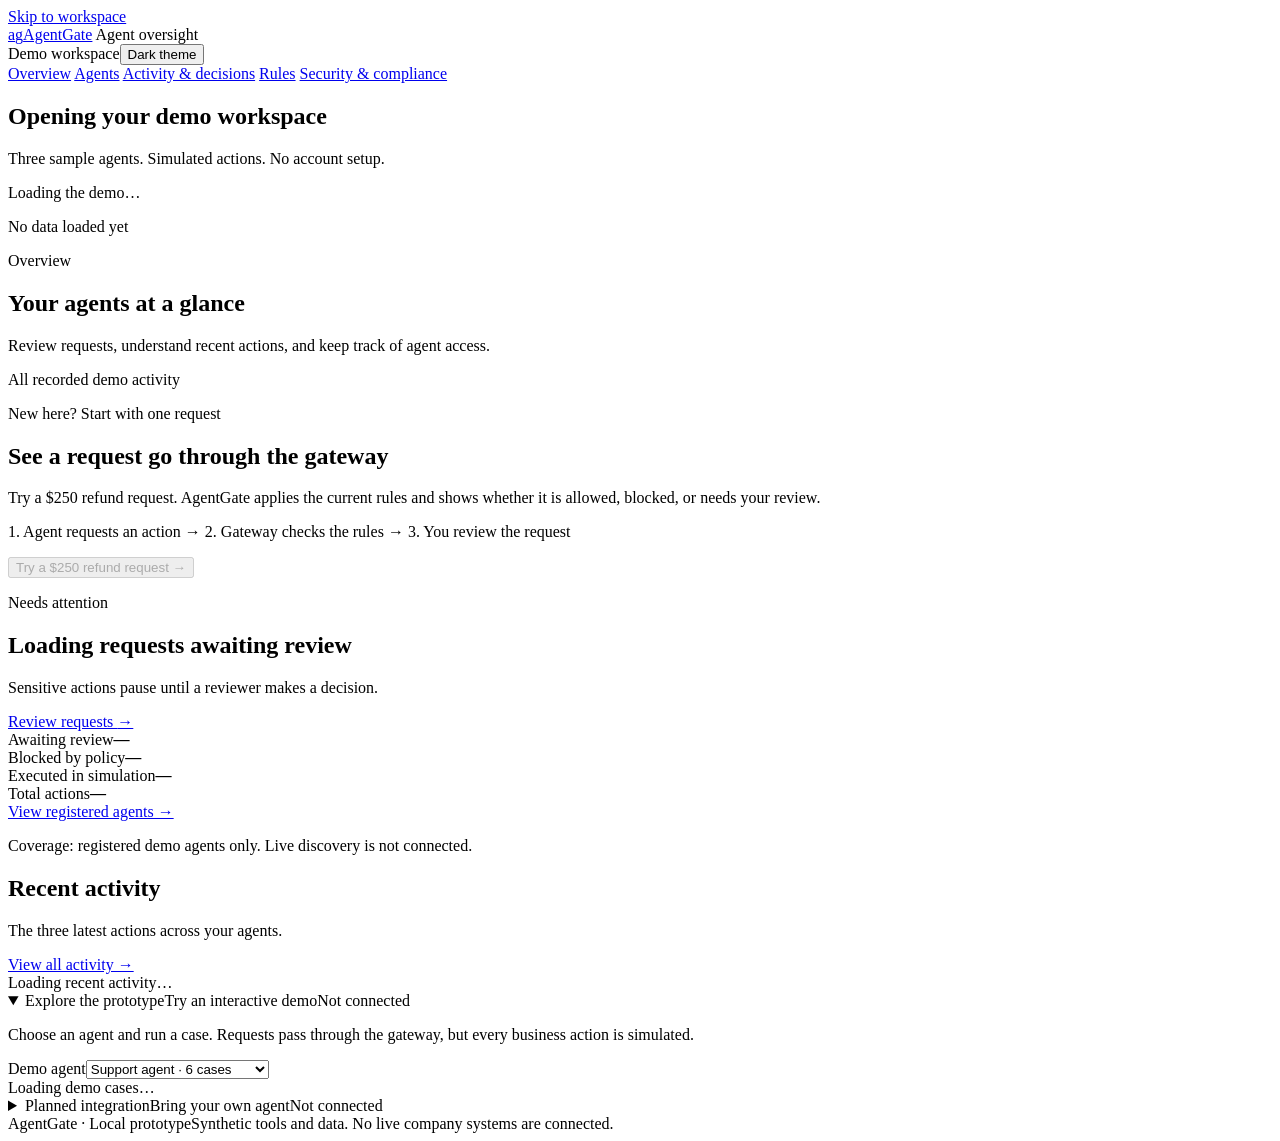
==== commit 1952a669: "feat(security): assess agent risks and regulatory applicability" ====
--- a/agentgate/static/index.html
+++ b/agentgate/static/index.html
@@ -20,6 +20,7 @@
   <a href="/agents" data-nav>Agents</a>
   <a href="/activity" data-nav>Activity & decisions</a>
   <a href="/rules" data-nav>Rules</a>
+  <a href="/security" data-nav>Security & compliance</a>
 </nav>
 <main id="workspace" tabindex="-1">
   <section class="connection" data-access-mode="loading" aria-labelledby="access-title">
@@ -69,6 +70,20 @@
       <details><summary>Rule change history</summary><p class="help">Latest 20 revisions. Historical snapshots remain stored, including deleted rules.</p><div id="rules-history"></div></details>
     </div>
   </div>
+  <div id="security-page" hidden>
+    <section class="page-intro"><div><p class="eyebrow">Security & compliance</p><h1>Know what needs attention</h1><p>Understand agent access, review attempted actions, and plan the next fix.</p></div><span class="scope-note">Synthetic demo · Limited assessment</span></section>
+    <section class="rules-guards"><h2>What this assessment can tell you</h2><p>Checks use saved agent rules and recorded gateway activity. Regulatory applicability is your team's declaration. Legal compliance, real vulnerabilities and compromise are not independently verified.</p></section>
+    <div class="rules-toolbar"><div class="field-inline"><label for="security-agent">Assess an agent</label><select id="security-agent" disabled><option value="">Loading agents…</option></select></div><button id="refresh-security" class="secondary">Refresh assessment</button></div>
+    <p id="security-status" role="status">Loading assessment…</p>
+    <div id="security-content" hidden>
+      <div id="security-summary" class="coverage-strip"></div>
+      <section aria-labelledby="findings-title"><div class="section-heading"><div><h2 id="findings-title">Risks & recommended fixes</h2><p>Configured access, observed attempts, and missing evidence are shown separately.</p></div><a id="security-activity" data-nav>Inspect agent activity →</a></div><div id="security-findings" class="security-grid"></div></section>
+      <details class="rules-guards"><summary>Recent decision evidence (latest 5)</summary><div id="security-evidence"></div></details>
+      <section aria-labelledby="compliance-title"><div class="section-heading"><div><h2 id="compliance-title">Regulations to review</h2><p>Choose whether each regulation applies to this workflow and record why. An applicability decision is not a compliance verdict.</p></div></div><div id="security-frameworks" class="security-grid"></div></section>
+      <section aria-labelledby="controls-title"><h2 id="controls-title">Supporting control evidence</h2><p class="help">These limited gateway checks can support a review. They do not cover every requirement of any regulation.</p><div id="security-controls" class="security-grid"></div></section>
+      <section class="rules-guards"><h2>Try it in the demo</h2><p>Run an unauthorised document or message case from Overview, then return here to see the blocked attempt. Change a monetary rule to require review for every request to remove its automatic-spending finding. Historical attempts and missing real-world evidence remain visible.</p><a href="/" data-nav>Choose a demo case →</a></section>
+    </div>
+  </div>
   <dialog id="delete-rule-dialog" aria-labelledby="delete-rule-title"><h2 id="delete-rule-title">Delete this rule?</h2><p id="delete-rule-message"></p><p>The tool will be blocked for this agent. This change is recorded in history and invalidates older pending approvals.</p><div class="form-actions"><button id="cancel-rule-delete" type="button" class="secondary" autofocus>Keep rule</button><button id="confirm-rule-delete" type="button" class="reject">Delete rule</button></div><p id="delete-rule-status" role="status"></p></dialog>
   <footer><span>AgentGate · Local prototype</span><span>Synthetic tools and data. No live company systems are connected.</span></footer>
 </main>
